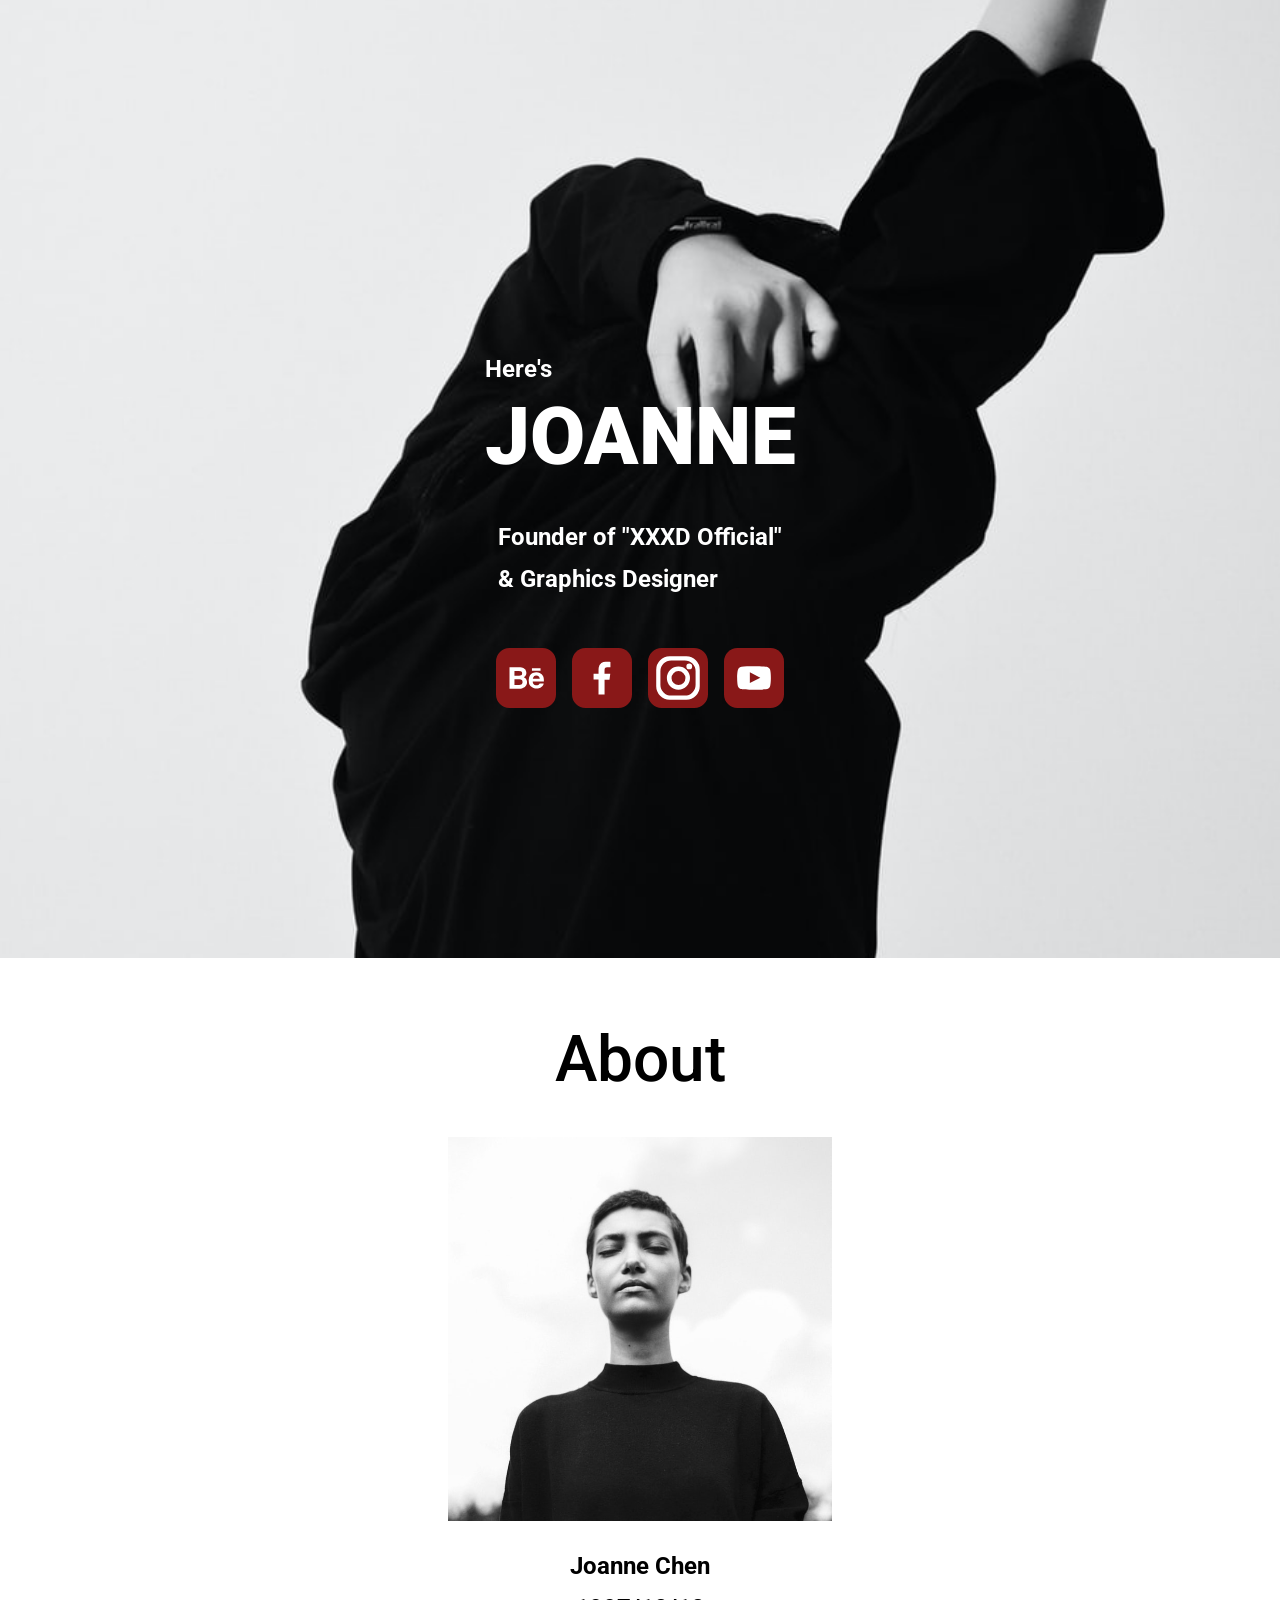
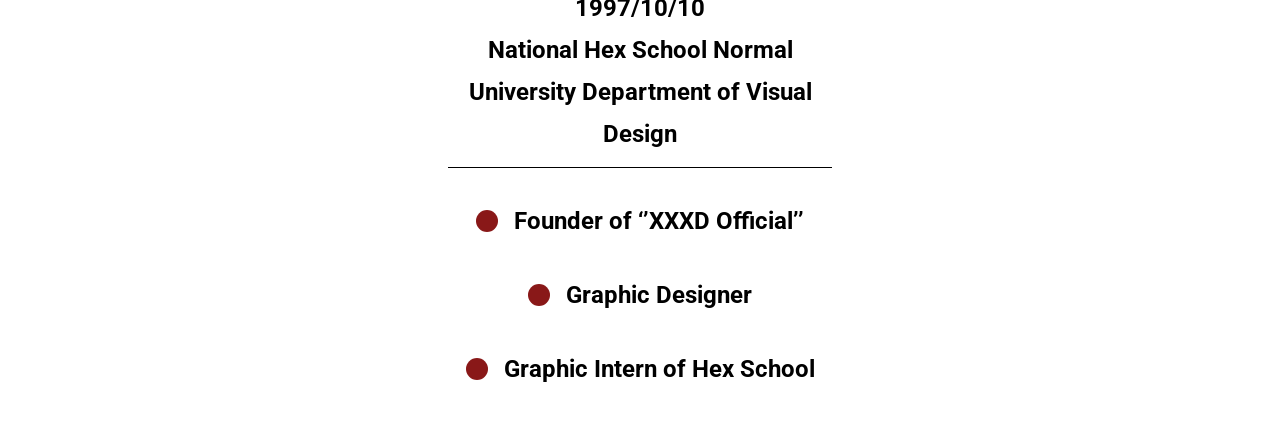
==== index.html @ 1c3a717e "first commit" ====
<!DOCTYPE html>
<html lang="en">

<head>
    <meta charset="UTF-8">
    <meta name="viewport" content="width=device-width, initial-scale=1.0">
    <link rel="stylesheet" href="css/reset.css">
    <link href="https://fonts.googleapis.com/css2?family=Roboto:ital,wght@1,500;1,700;1,900&display=swap"
        rel="stylesheet">
    <link rel="stylesheet" href="css/style.css">
    <title>me</title>
</head>

<body>
    <div class="header">
        <div class="title">
            <span class="fz24-lh42-fw700">Here's</span>
            <h1>JOANNE</h1>
        </div>
        <p class="description fz24-lh42-fw700">
            Founder of "XXXD Official" <br />
            & Graphics Designer
        </p>
        <ul>
            <li><a href="#"><img src="images/behance.svg" alt=""></a></li>
            <li><a href="#"><img src="images/facebook.svg" alt=""></a></li>
            <li><a href="#"><img src="images/instagram.svg" alt=""></a></li>
            <li><a href="#"><img src="images/youtube.svg" alt=""></a></li>
        </ul>
    </div>

    <div class="about">
        <h2>About</h2>
        <img src="images/photo.png" alt="">
        <p class="fz24-lh42-fw700">
            Joanne Chen <br />
            1997/10/10 <br />
            National Hex School Normal University Department of Visual Design
        </p>
        <ul class="fz24-lh42-fw700">
            <li>Founder of ‘’XXXD Official’’</li>
            <li>Graphic Designer</li>
            <li>Graphic Intern of Hex School</li>
        </ul>
    </div>

</body>

</html>
---- css/style.css ----
* {
    box-sizing: border-box;
}

body {
    font-family: "Roboto", sans-serif;
}

.fz24-lh42-fw700 {
    font-size: 24px;
    line-height: 42px;
    font-weight: 700;
}

.header {
    background: url(../images/banner.png) center center no-repeat;
    height: 958px;
    color: #fff;

    display: flex;
    flex-direction: column;
    align-items: center;
    justify-content: center;

    margin-bottom: 64px;
}
.title {
    padding-top: 100px;
    margin-bottom: 32px;
}
.title h1 {
    font-size: 80px;
    line-height: 94px;
    font-weight: 900;
}
.description {
    margin-bottom: 48px;
}
.header ul {
    display: flex;
    width: 288px;
    justify-content: space-between;
}

.about {
    display: flex;
    flex-direction: column;
    align-items: center;
}
.about h2 {
    font-size: 64px;
    line-height: 75px;
    font-weight: 500;
    margin-bottom: 40px;
}
.about img {
    width: 384px;
    margin-bottom: 24px;
    display: block;
}
.about p {
    text-align: center;
    width: 412px;
    margin-bottom: 12px;
}
.about ul {
    border-top: 1px solid #000;
    width: 384px;
    margin-bottom: 56px;
}
.about ul > li {
    margin-top: 32px;
    position: relative;
    text-align: center;
    margin-left: 38px;
}
.about ul > li::before {
    content: "";
    position: absolute;
    width: 22px;
    height: 22px;
    background-color: #891818;
    border-radius: 50%;
    /** (42-22)/2 **/
    top: 10px;
    /** 16px + 22px **/
    margin-left: -38px;
}
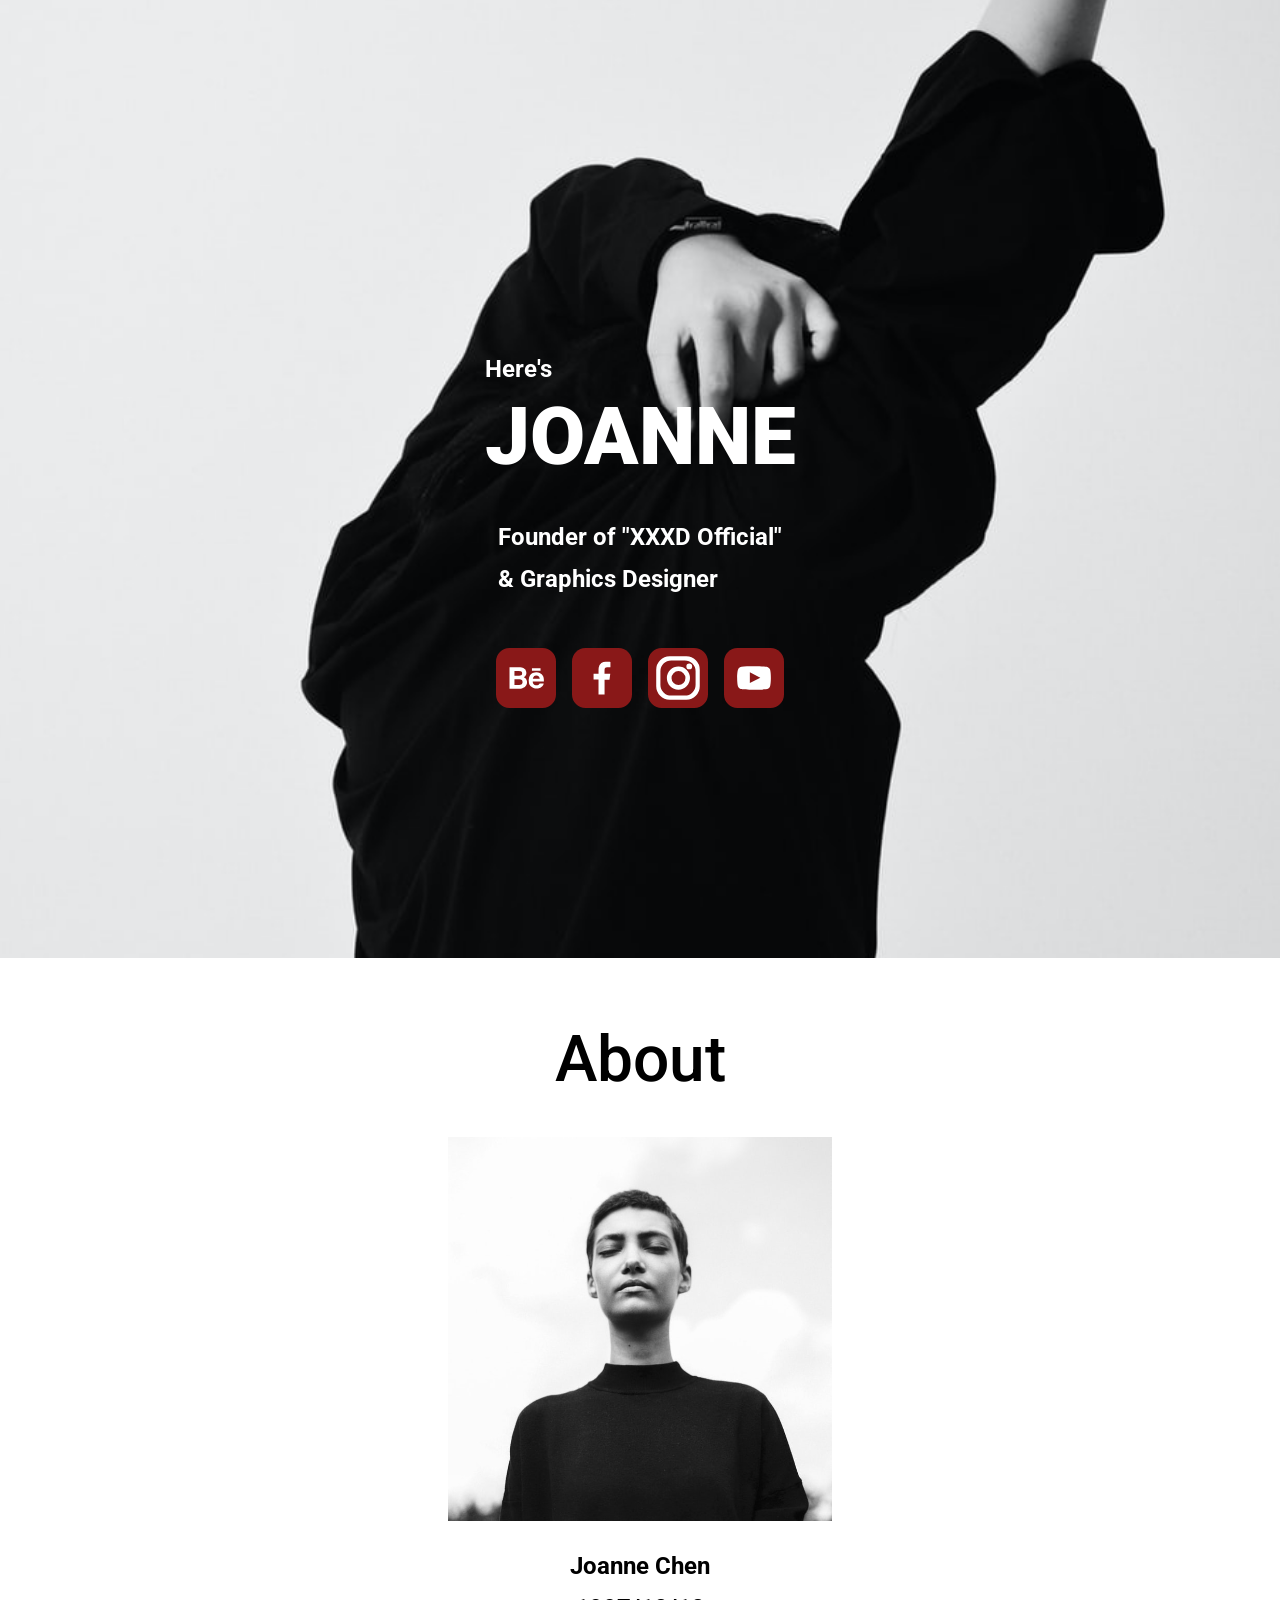
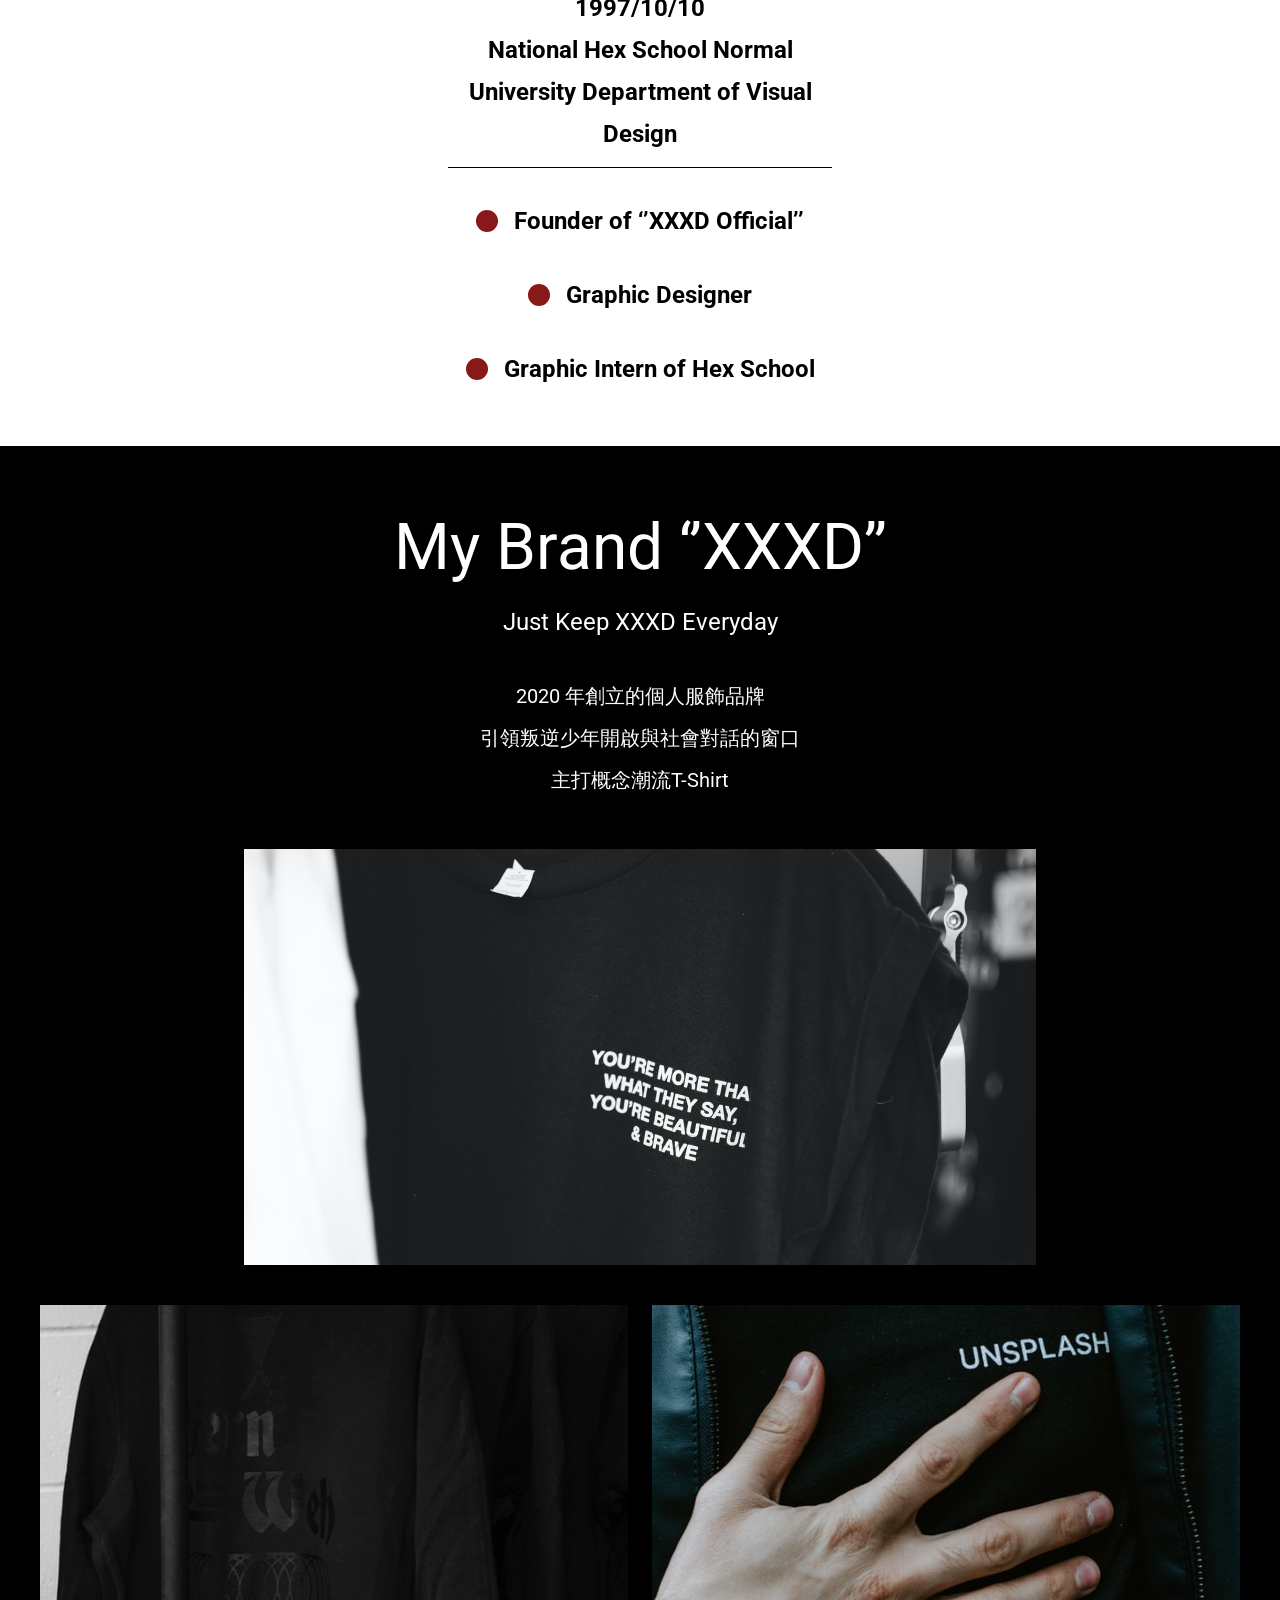
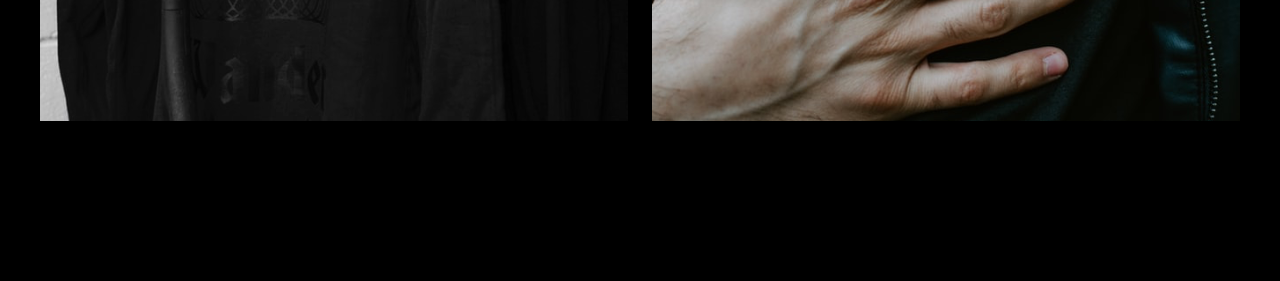
==== commit ed3af560: "add brand section" ====
--- a/index.html
+++ b/index.html
@@ -14,36 +14,51 @@
 <body>
     <div class="header">
         <div class="title">
-            <span class="fz24-lh42-fw700">Here's</span>
+            <span class="fz24-lh42 fw700">Here's</span>
             <h1>JOANNE</h1>
         </div>
-        <p class="description fz24-lh42-fw700">
+        <p class="description fz24-lh42 fw700">
             Founder of "XXXD Official" <br />
             & Graphics Designer
         </p>
         <ul>
-            <li><a href="#"><img src="images/behance.svg" alt=""></a></li>
-            <li><a href="#"><img src="images/facebook.svg" alt=""></a></li>
-            <li><a href="#"><img src="images/instagram.svg" alt=""></a></li>
-            <li><a href="#"><img src="images/youtube.svg" alt=""></a></li>
+            <li><a href="#"><img src="images/behance.svg" alt="bh"></a></li>
+            <li><a href="#"><img src="images/facebook.svg" alt="fb"></a></li>
+            <li><a href="#"><img src="images/instagram.svg" alt="ig"></a></li>
+            <li><a href="#"><img src="images/youtube.svg" alt="yt"></a></li>
         </ul>
     </div>
 
     <div class="about">
         <h2>About</h2>
-        <img src="images/photo.png" alt="">
-        <p class="fz24-lh42-fw700">
+        <img src="images/photo.png" alt="avatar">
+        <p class="fz24-lh42 fw700">
             Joanne Chen <br />
             1997/10/10 <br />
             National Hex School Normal University Department of Visual Design
         </p>
-        <ul class="fz24-lh42-fw700">
+        <ul class="fz24-lh42 fw700">
             <li>Founder of ‘’XXXD Official’’</li>
             <li>Graphic Designer</li>
             <li>Graphic Intern of Hex School</li>
         </ul>
     </div>
 
+    <div class="brand fw500">
+        <h2>My Brand ‘’XXXD’’</h2>
+        <h3 class="fz24-lh42">Just Keep XXXD Everyday</h3>
+        <p>
+            2020 年創立的個人服飾品牌 <br/> 
+            引領叛逆少年開啟與社會對話的窗口 <br/> 
+            主打概念潮流T-Shirt
+        </p>
+        <div class="imgContainer">
+            <img src="images/brand_img1.png" alt="">
+            <img src="images/brand_img2.png" alt="">
+            <img src="images/brand_img3.png" alt="">
+        </div>
+    </div>
+
 </body>
 
 </html>
--- a/css/style.css
+++ b/css/style.css
@@ -3,13 +3,19 @@
 }
 
 body {
-    font-family: "Roboto", sans-serif;
+    font-family: Roboto, sans-serif;
 }
 
-.fz24-lh42-fw700 {
+.fz24-lh42 {
     font-size: 24px;
     line-height: 42px;
+}
+
+.fw700{
     font-weight: 700;
+}
+.fw500{
+    font-weight: 500px;
 }
 
 .header {
@@ -87,3 +93,41 @@
     margin-left: -38px;
 }
 
+.brand{
+    padding-top: 64px;
+    padding-bottom: 120px;
+    background: #000;
+    color: #fff;
+    text-align: center;
+}
+
+.brand h2{
+    font-size: 64px;
+    line-height: 75px;
+    margin-bottom: 16px;
+}
+
+.brand h3{
+    margin-bottom: 32px;
+}
+
+.brand p{
+    font-size: 20px;
+    line-height: 42px;
+    margin-bottom: 48px;
+}
+
+.imgContainer{
+    width: 1224px;
+    margin: 0 auto;
+    display: flex;
+    flex-wrap: wrap;
+    justify-content: center;
+}
+
+.imgContainer img{
+    margin-bottom: 40px;
+    margin-left: 12px;
+    margin-right: 12px;
+    display: block;
+}
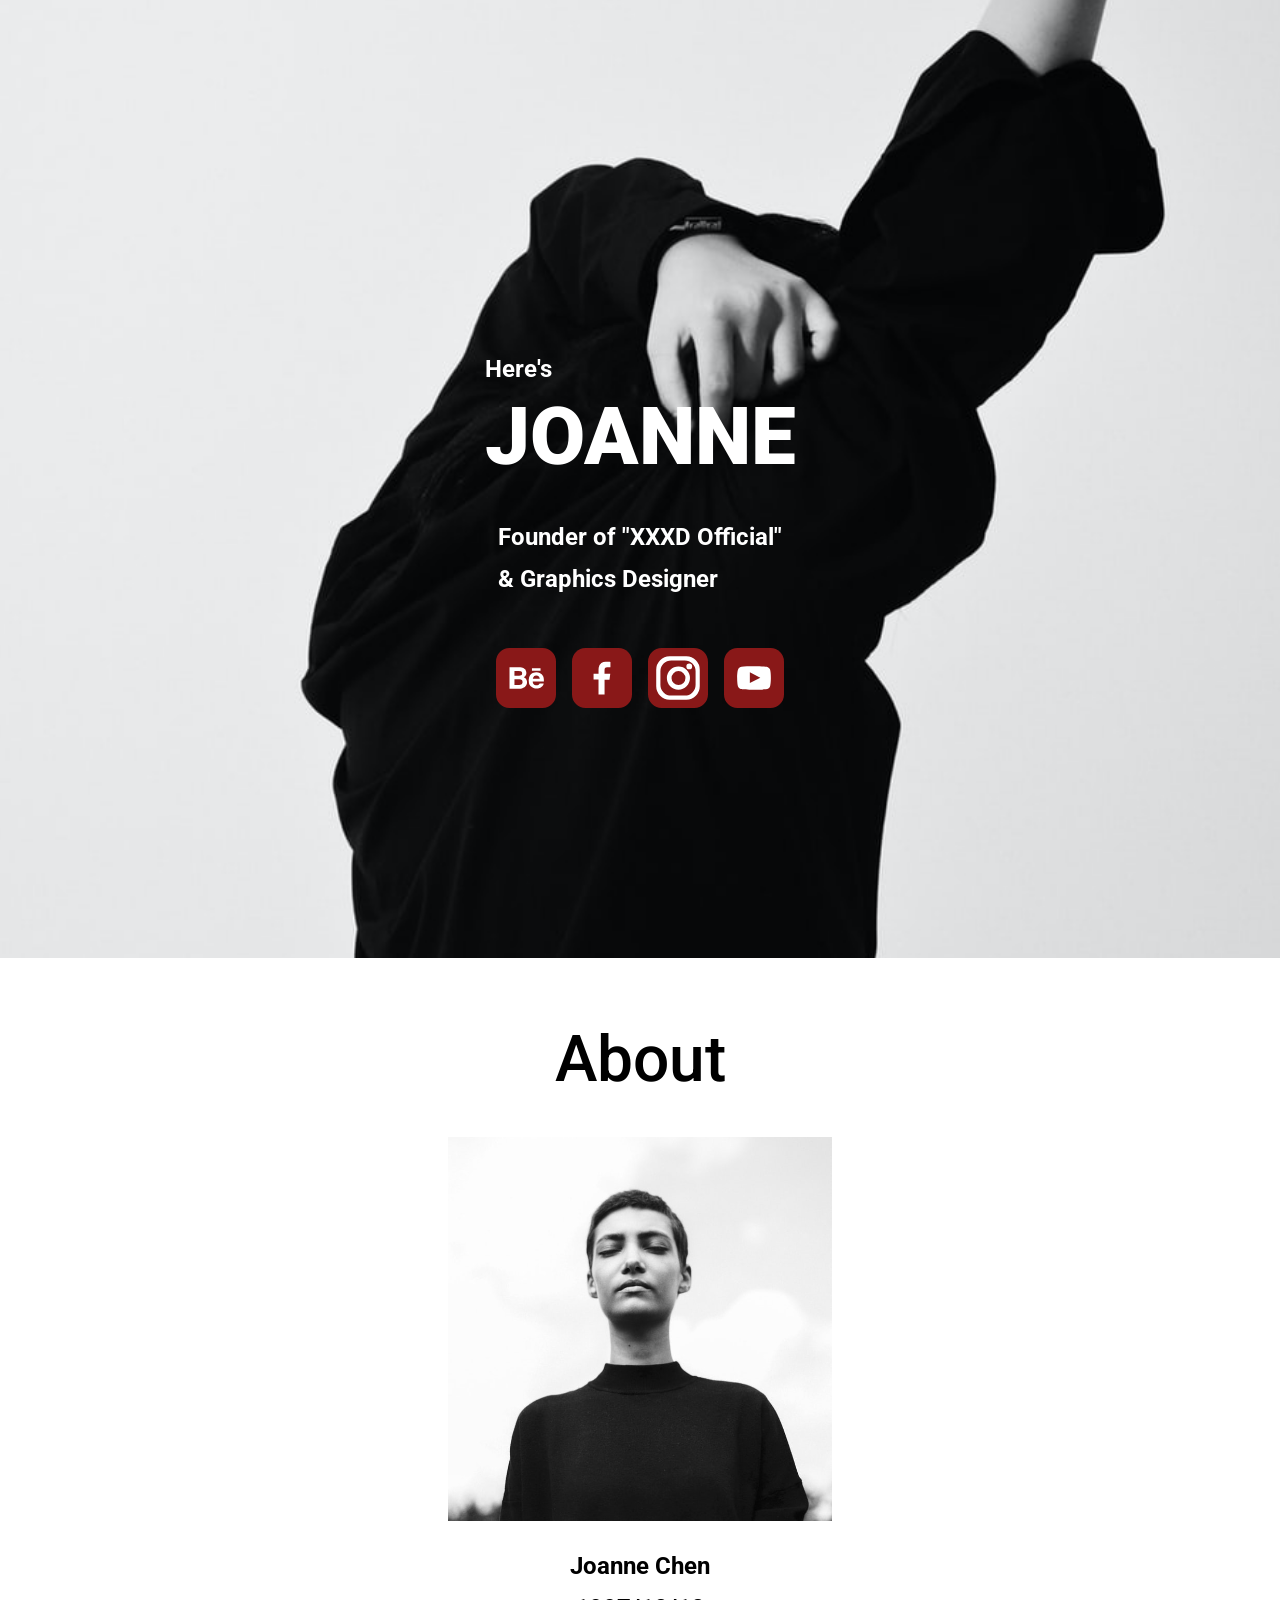
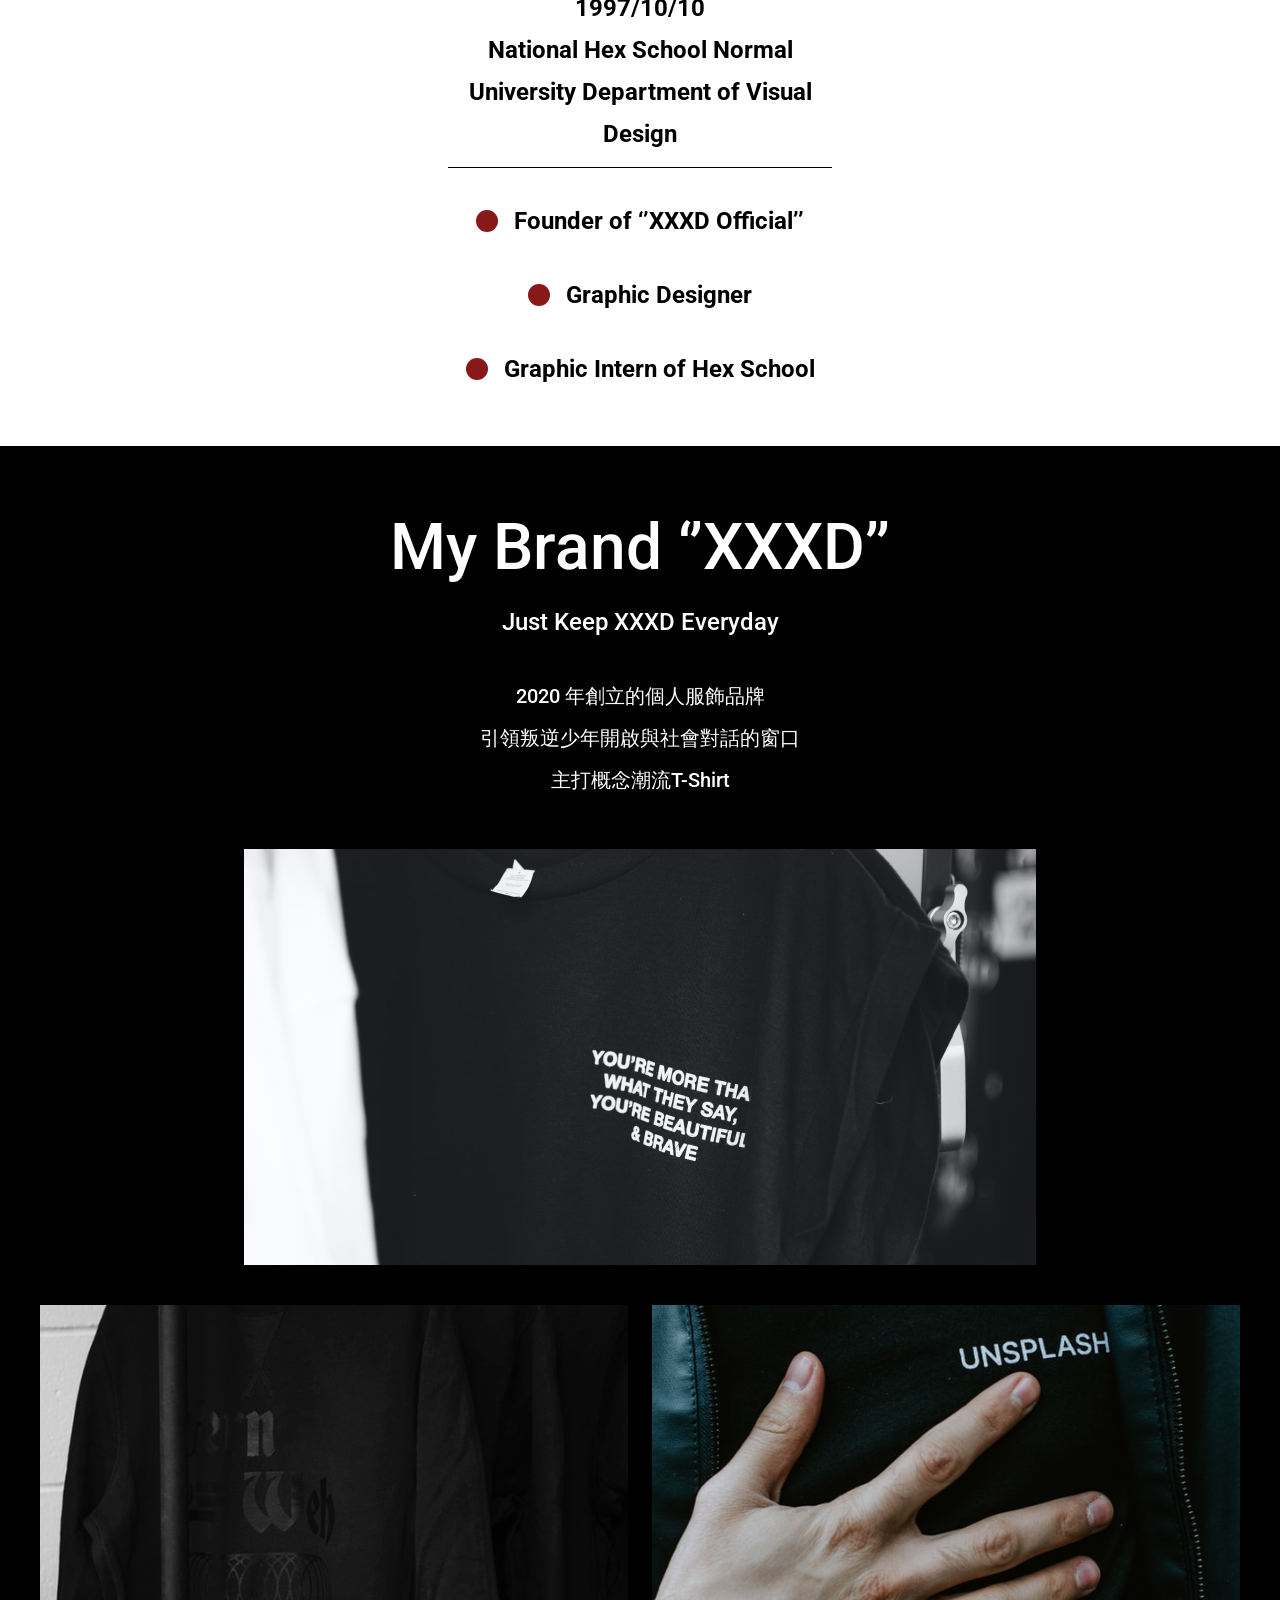
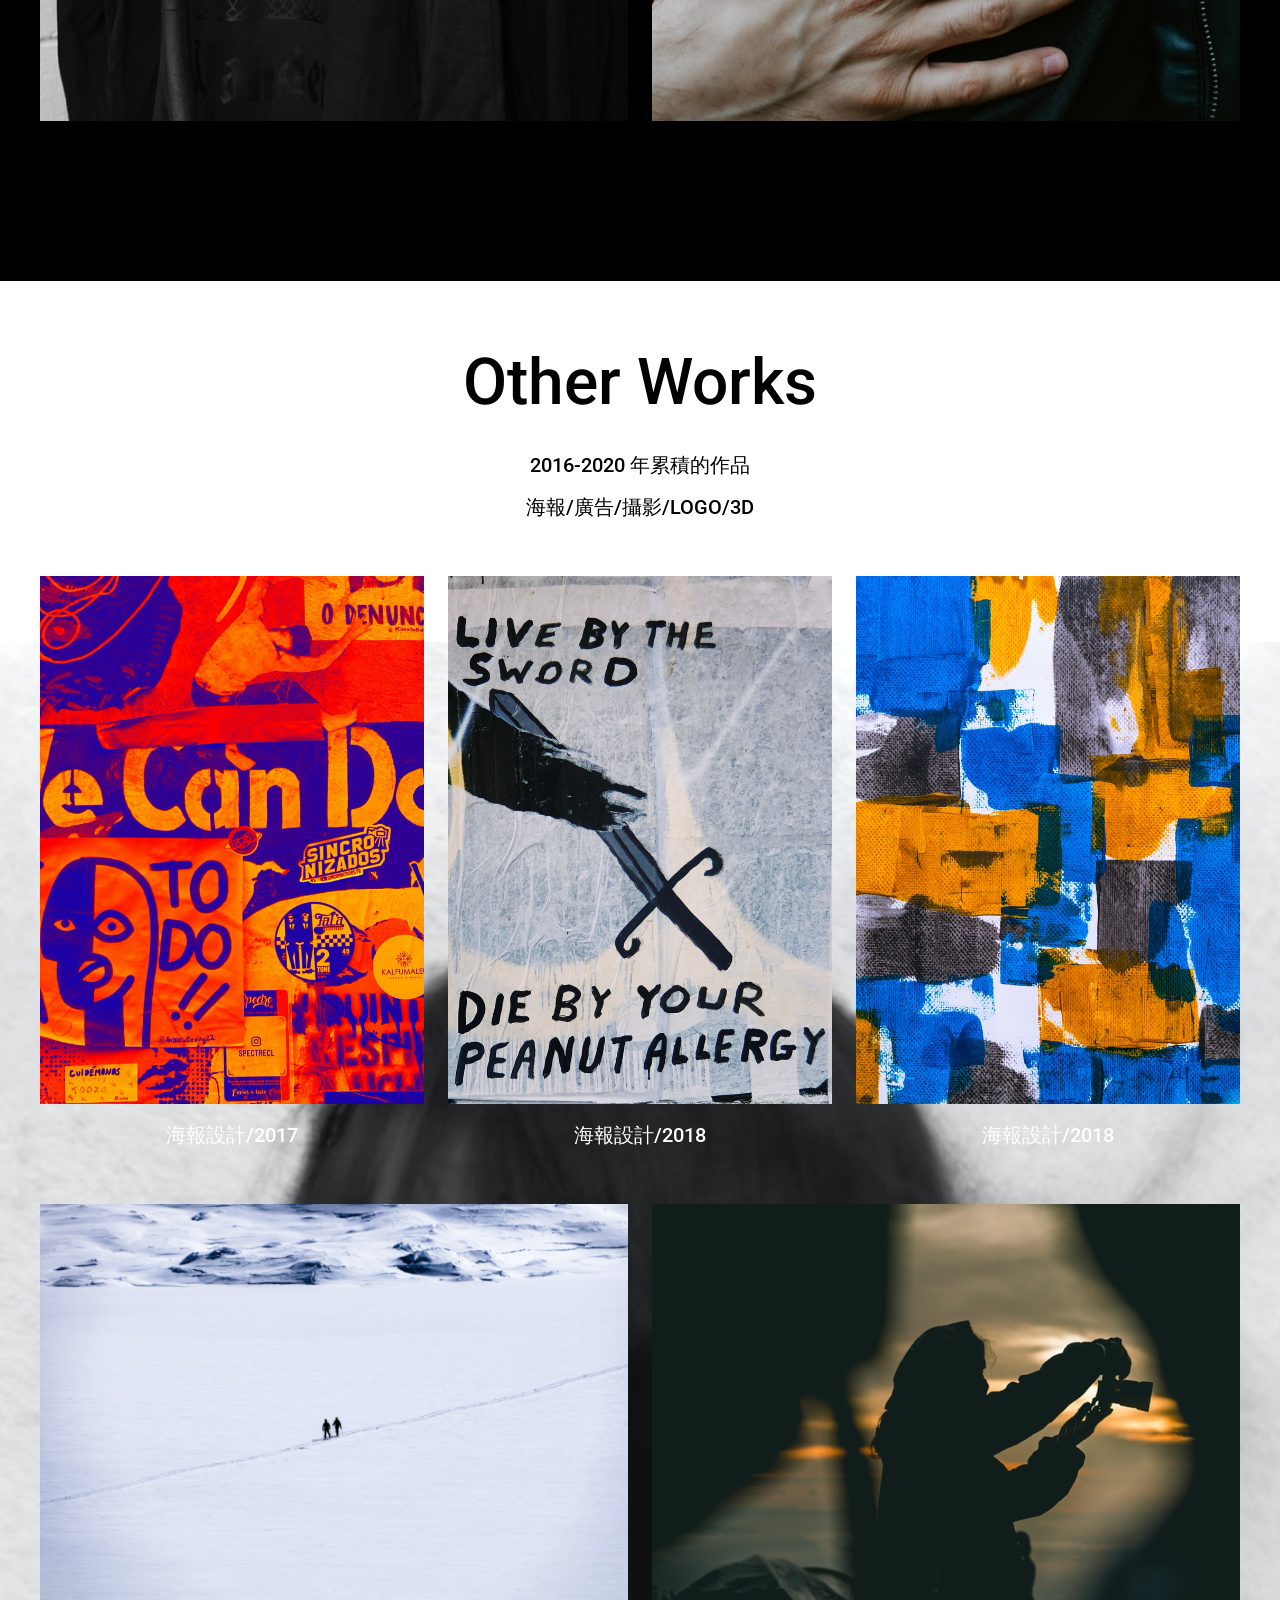
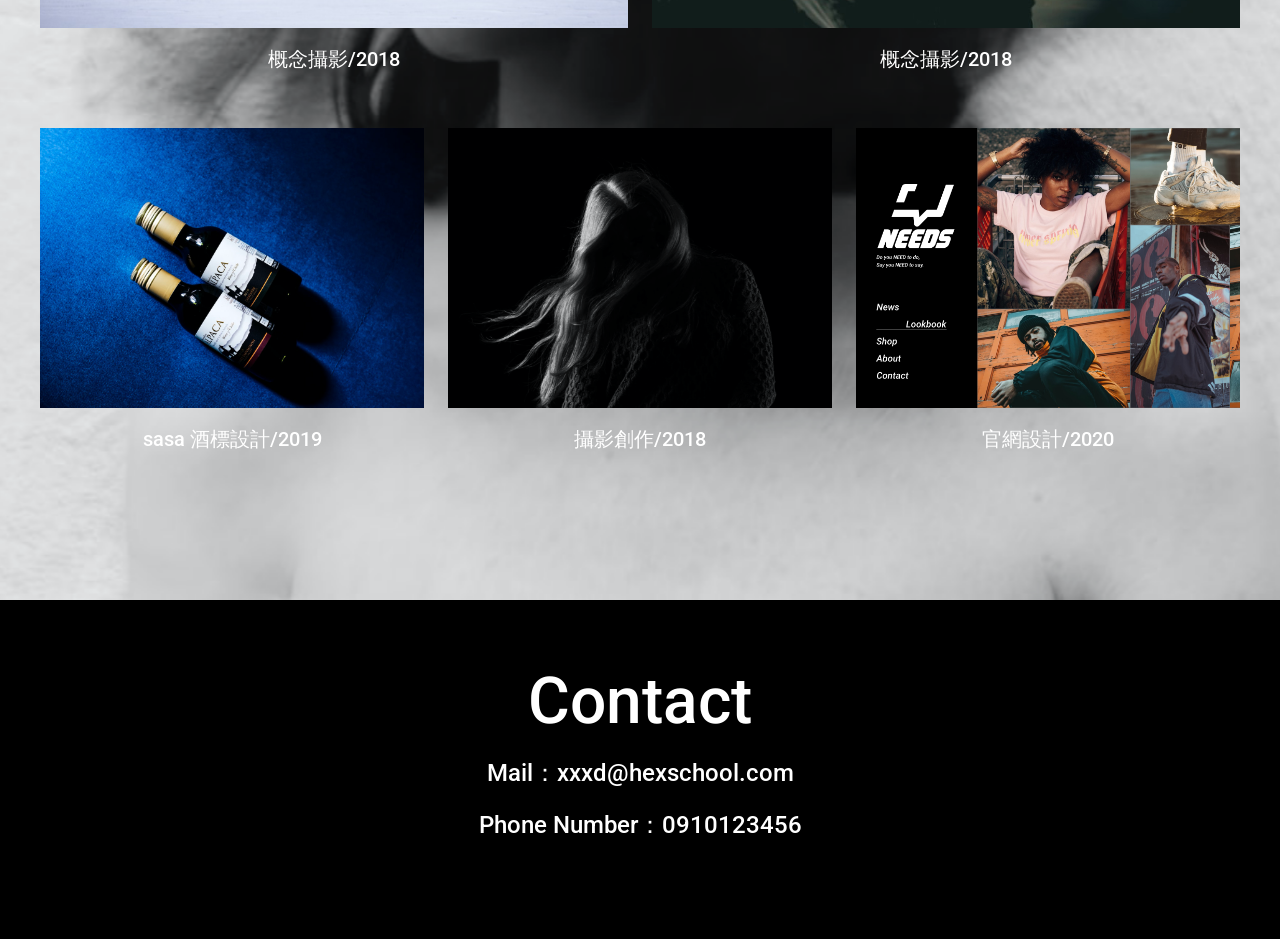
==== commit b2e6b58c: "other works and contact" ====
--- a/index.html
+++ b/index.html
@@ -30,7 +30,7 @@
     </div>
 
     <div class="about">
-        <h2>About</h2>
+        <h2 class="fz64-lh75 fw500">About</h2>
         <img src="images/photo.png" alt="avatar">
         <p class="fz24-lh42 fw700">
             Joanne Chen <br />
@@ -45,11 +45,11 @@
     </div>
 
     <div class="brand fw500">
-        <h2>My Brand ‘’XXXD’’</h2>
+        <h2 class="fz64-lh75">My Brand ‘’XXXD’’</h2>
         <h3 class="fz24-lh42">Just Keep XXXD Everyday</h3>
         <p>
-            2020 年創立的個人服飾品牌 <br/> 
-            引領叛逆少年開啟與社會對話的窗口 <br/> 
+            2020 年創立的個人服飾品牌 <br />
+            引領叛逆少年開啟與社會對話的窗口 <br />
             主打概念潮流T-Shirt
         </p>
         <div class="imgContainer">
@@ -59,6 +59,56 @@
         </div>
     </div>
 
+    <div class="otherWorks fw500">
+        <h2 class="fz64-lh75">Other Works</h2>
+        <p>
+            2016-2020 年累積的作品 <br />
+            海報/廣告/攝影/LOGO/3D <br />
+        </p>
+        <ul>
+            <li>
+                <img src="images/work_img1.png" alt="">
+                <p>海報設計/2017</p>
+            </li>
+            <li>
+                <img src="images/work_img2.png" alt="">
+                <p>海報設計/2018</p>
+            </li>
+            <li>
+                <img src="images/work_img3.png" alt="">
+                <p>海報設計/2018</p>
+            </li>
+            <li>
+                <img src="images/work_img4.png" alt="">
+                <p>概念攝影/2018</p>
+            </li>
+            <li>
+                <img src="images/work_img5.png" alt="">
+                <p>概念攝影/2018</p>
+            </li>
+            <li>
+                <img src="images/work_img6.png"" alt="">
+                <p>sasa 酒標設計/2019</p>
+            </li>
+            <li>
+                <img src=" images/work_img7.png"" alt="">
+                <p>攝影創作/2018</p>
+            </li>
+            <li>
+                <img src="images/work_img8.png"" alt="">
+                <p>官網設計/2020</p>
+            </li>
+        </ul>
+    </div>
+
+    <div class="contact fw500">
+        <h2 class="fz64-lh75">Contact</h2>
+        <ul>
+            <li>Mail：xxxd@hexschool.com</li>
+            <li>Phone Number：0910123456</li> 
+        </ul>
+    </div>
+    
 </body>
 
 </html>
--- a/css/style.css
+++ b/css/style.css
@@ -3,7 +3,7 @@
 }
 
 body {
-    font-family: Roboto, sans-serif;
+    font-family: Roboto, -apple-system, BlinkMacSystemFont, "Segoe UI", "Microsoft JhengHei", sans-serif;
 }
 
 .fz24-lh42 {
@@ -11,11 +11,16 @@
     line-height: 42px;
 }
 
-.fw700{
+.fz64-lh75 {
+    font-size: 64px;
+    line-height: 75px;
+}
+
+.fw700 {
     font-weight: 700;
 }
-.fw500{
-    font-weight: 500px;
+.fw500 {
+    font-weight: 500;
 }
 
 .header {
@@ -54,9 +59,6 @@
     align-items: center;
 }
 .about h2 {
-    font-size: 64px;
-    line-height: 75px;
-    font-weight: 500;
     margin-bottom: 40px;
 }
 .about img {
@@ -93,7 +95,7 @@
     margin-left: -38px;
 }
 
-.brand{
+.brand {
     padding-top: 64px;
     padding-bottom: 120px;
     background: #000;
@@ -101,33 +103,79 @@
     text-align: center;
 }
 
-.brand h2{
-    font-size: 64px;
-    line-height: 75px;
+.brand h2 {
     margin-bottom: 16px;
 }
 
-.brand h3{
+.brand h3 {
     margin-bottom: 32px;
 }
 
-.brand p{
+.brand p {
     font-size: 20px;
     line-height: 42px;
     margin-bottom: 48px;
 }
 
-.imgContainer{
+.imgContainer {
     width: 1224px;
     margin: 0 auto;
     display: flex;
     flex-wrap: wrap;
-    justify-content: center;
+    justify-content: space-around;
 }
 
-.imgContainer img{
+.imgContainer img {
     margin-bottom: 40px;
-    margin-left: 12px;
-    margin-right: 12px;
     display: block;
+}
+
+.otherWorks {
+    height: 1919px;
+    background: #fff url(../images/otherworks_bg.png) no-repeat center bottom;
+    padding-top: 64px;
+    text-align: center;
+}
+
+.otherWorks h2 {
+    margin-bottom: 24px;
+}
+
+.otherWorks p {
+    font-size: 20px;
+    line-height: 42px;
+    margin-bottom: 48px;
+}
+
+.otherWorks ul {
+    width: 1200px;
+    display: flex;
+    justify-content: space-between;
+    flex-wrap: wrap;
+    color: #fff;
+    margin: 0 auto;
+}
+
+.otherWorks ul img {
+    margin-bottom: 10px;
+    display: block;
+}
+
+.contact{
+    background: #000;
+    text-align: center;
+    color: #fff;
+    
+    padding-top: 64px;
+    padding-bottom: 80px;
+}
+
+.contact h2{
+    margin-bottom: 16px;
+}
+
+.contact li {
+    font-size: 24px;
+    line-height: 36px;
+    margin-bottom: 16px;
 }
